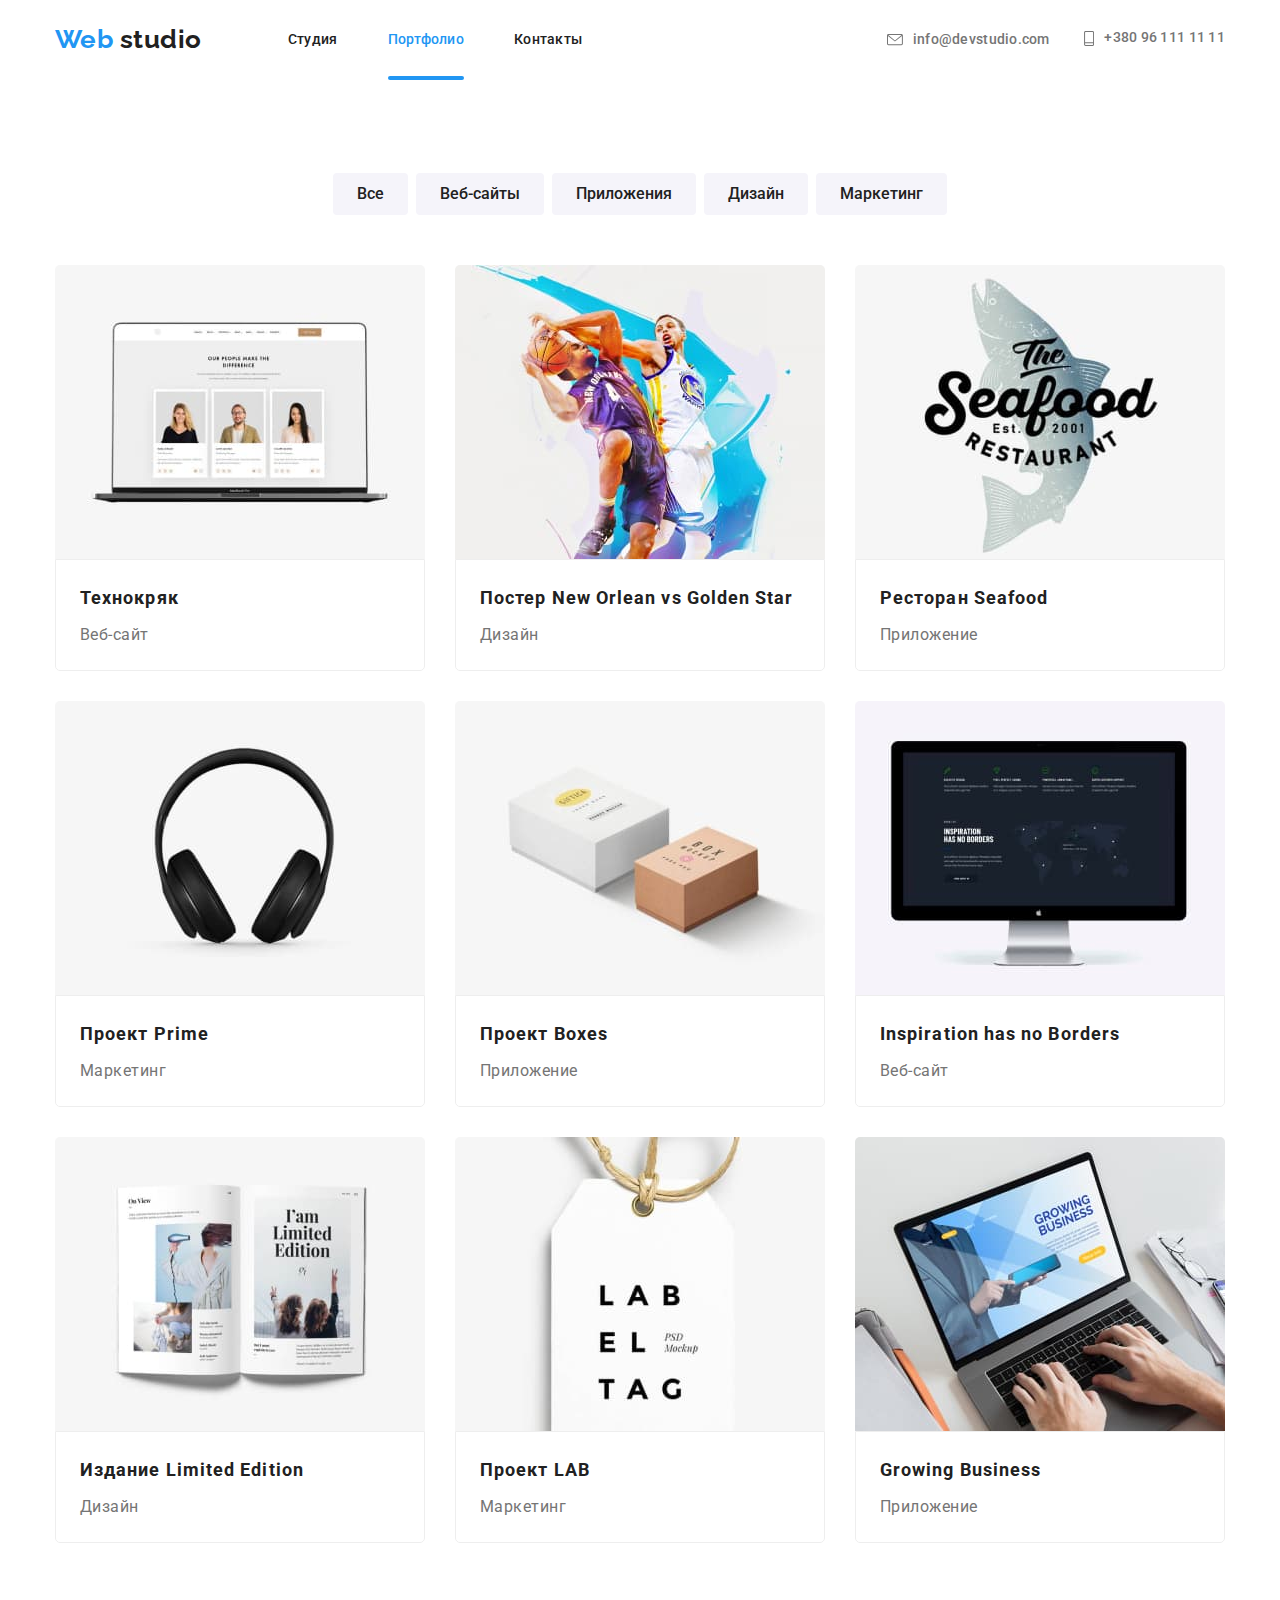
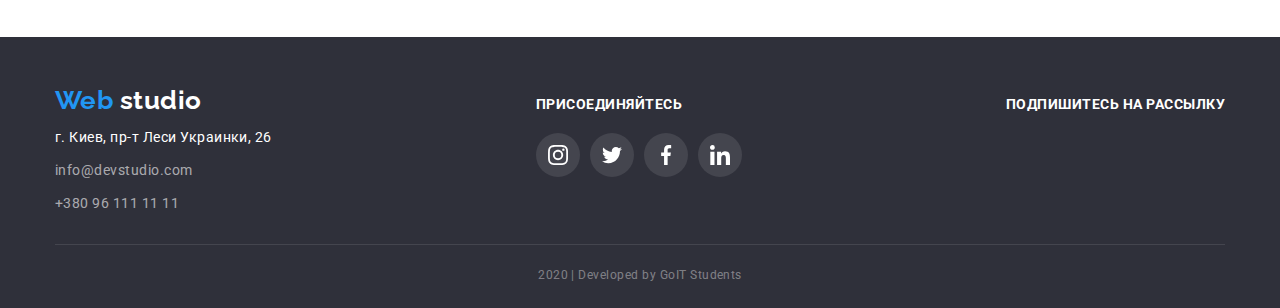
==== portfolio.html @ 385d5682 "Добавлены исходные файлы" ====
<!DOCTYPE html>
<html lang="en">
  <head>
    <meta charset="UTF-8" />
    <meta name="viewport" content="width=device-width, initial-scale=1.0" />
    <title>Portfolio</title>
    <link
      href="https://fonts.googleapis.com/css2?family=Raleway:wght@700&family=Roboto:wght@400;500;700;900&display=swap"
      rel="stylesheet"
    />
    <link
      rel="stylesheet"
      href="https://cdnjs.cloudflare.com/ajax/libs/modern-normalize/0.6.0/modern-normalize.min.css"
    />
    <link rel="stylesheet" href="./css/styles.css" />
  </head>
  <body>
    <header>
      <div class="container for-nav">
        <nav class="main-nav">
          <a href="./index.html" class="logo"
            ><span class="logo-part">Web</span> studio</a
          >
          <ul class="site-nav list">
            <li class="item">
              <a href="./index.html" class="link">Студия</a>
            </li>
            <li class="item">
              <a href="./portfolio.html" class="link current">Портфолио</a>
            </li>
            <li class="item">
              <a href="" class="link">Контакты</a>
            </li>
          </ul>
        </nav>

        <div class="nav-contacts">
          <address>
            <a href="mailto:info@devstudio.com" class="address-text">
              <svg width="16" height="12" class="contacts-icon">
                <use href="./images/symbol-defs.svg#envelope"></use>
              </svg>
              info@devstudio.com</a
            >
            <a href="tel:+380961111111" class="address-text">
              <svg width="10" height="15" class="contacts-icon">
                <use href="./images/symbol-defs.svg#phone"></use>
              </svg>
              +380 96 111 11 11</a
            >
          </address>
        </div>
      </div>
    </header>

    <main>
      <!-- types of projects -->
      <section class="section-filter">
        <div class="container">
          <!-- <h1 class="section-title">Наши проекты</h1> -->
          <ul class="list filter">
            <li class="filter-item">
              <button type="button" class="button">Все</button>
            </li>
            <li class="filter-item">
              <button type="button" class="button">Веб-сайты</button>
            </li>
            <li class="filter-item">
              <button type="button" class="button">Приложения</button>
            </li>
            <li class="filter-item">
              <button type="button" class="button">Дизайн</button>
            </li>
            <li class="filter-item">
              <button type="button" class="button">Маркетинг</button>
            </li>
          </ul>
        </div>
      </section>

      <!-- project examples -->
      <section class="projects">
        <div class="container">
          <ul class="list flex">
            <li class="flex-item">
              <a href="" class="flex-link">
                <div class="flex-thumb">
                  <img
                    class="flex-image"
                    src="./images/techno.jpg"
                    alt="Технокряк"
                  />
                  <p class="projects-text">
                    Технокряк это современная площадка распространения
                    коронавируса. Компании используют эту платформу для
                    цифрового шпионажа и атак на защищённые сервера конкурентов.
                  </p>
                </div>
                <div class="flex-content">
                  <h2 class="projects-title">Технокряк</h2>
                  <p class="projects-type">Веб-сайт</p>
                </div>
              </a>
            </li>
            <li class="flex-item">
              <a href="" class="flex-link">
                <div class="flex-thumb">
                  <img
                    class="flex-image"
                    src="./images/new-orleans.jpg"
                    alt="Баскетбол"
                  />
                  <p class="projects-text">
                    Технокряк это современная площадка распространения
                    коронавируса. Компании используют эту платформу для
                    цифрового шпионажа и атак на защищённые сервера конкурентов.
                  </p>
                </div>
                <div class="flex-content">
                  <h2 class="projects-title">
                    Постер New Orlean vs Golden Star
                  </h2>
                  <p class="projects-type">Дизайн</p>
                </div>
              </a>
            </li>
            <li class="flex-item">
              <a href="" class="flex-link">
                <div class="flex-thumb">
                  <img
                    class="flex-image"
                    src="./images/seafood.jpg"
                    alt="Ресторан"
                  />
                  <p class="projects-text">
                    Технокряк это современная площадка распространения
                    коронавируса. Компании используют эту платформу для
                    цифрового шпионажа и атак на защищённые сервера конкурентов.
                  </p>
                </div>
                <div class="flex-content">
                  <h2 class="projects-title">Ресторан Seafood</h2>
                  <p class="projects-type">Приложение</p>
                </div>
              </a>
            </li>
            <li class="flex-item">
              <a href="" class="flex-link">
                <div class="flex-thumb">
                  <img
                    class="flex-image"
                    src="./images/prime.jpg"
                    alt="Наушники"
                  />
                  <p class="projects-text">
                    Технокряк это современная площадка распространения
                    коронавируса. Компании используют эту платформу для
                    цифрового шпионажа и атак на защищённые сервера конкурентов.
                  </p>
                </div>
                <div class="flex-content">
                  <h2 class="projects-title">Проект Prime</h2>
                  <p class="projects-type">Маркетинг</p>
                </div>
              </a>
            </li>
            <li class="flex-item">
              <a href="" class="flex-link">
                <div class="flex-thumb">
                  <img
                    class="flex-image"
                    src="./images/boxes.jpg"
                    alt="Коробки"
                  />
                  <p class="projects-text">
                    Технокряк это современная площадка распространения
                    коронавируса. Компании используют эту платформу для
                    цифрового шпионажа и атак на защищённые сервера конкурентов.
                  </p>
                </div>
                <div class="flex-content">
                  <h2 class="projects-title">Проект Boxes</h2>
                  <p class="projects-type">Приложение</p>
                </div>
              </a>
            </li>
            <li class="flex-item">
              <a href="" class="flex-link">
                <div class="flex-thumb">
                  <img
                    class="flex-image"
                    src="./images/desktop.jpg"
                    alt="Монитор"
                  />
                  <p class="projects-text">
                    Технокряк это современная площадка распространения
                    коронавируса. Компании используют эту платформу для
                    цифрового шпионажа и атак на защищённые сервера конкурентов.
                  </p>
                </div>
                <div class="flex-content">
                  <h2 class="projects-title">Inspiration has no Borders</h2>
                  <p class="projects-type">Веб-сайт</p>
                </div>
              </a>
            </li>
            <li class="flex-item">
              <a href="" class="flex-link">
                <div class="flex-thumb">
                  <img
                    class="flex-image"
                    src="./images/limited.jpg"
                    alt="Журнал"
                  />
                  <p class="projects-text">
                    Технокряк это современная площадка распространения
                    коронавируса. Компании используют эту платформу для
                    цифрового шпионажа и атак на защищённые сервера конкурентов.
                  </p>
                </div>
                <div class="flex-content">
                  <h2 class="projects-title">Издание Limited Edition</h2>
                  <p class="projects-type">Дизайн</p>
                </div>
              </a>
            </li>
            <li class="flex-item">
              <a href="" class="flex-link">
                <div class="flex-thumb">
                  <img class="flex-image" src="./images/lab.jpg" alt="Ярлык" />
                  <p class="projects-text">
                    Технокряк это современная площадка распространения
                    коронавируса. Компании используют эту платформу для
                    цифрового шпионажа и атак на защищённые сервера конкурентов.
                  </p>
                </div>
                <div class="flex-content">
                  <h2 class="projects-title">Проект LAB</h2>
                  <p class="projects-type">Маркетинг</p>
                </div>
              </a>
            </li>
            <li class="flex-item">
              <a href="" class="flex-link">
                <div class="flex-thumb">
                  <img
                    class="flex-image"
                    src="./images/laptop2.jpg"
                    alt="Ноутбук"
                  />
                  <p class="projects-text">
                    Технокряк это современная площадка распространения
                    коронавируса. Компании используют эту платформу для
                    цифрового шпионажа и атак на защищённые сервера конкурентов.
                  </p>
                </div>
                <div class="flex-content">
                  <h2 class="projects-title">Growing Business</h2>
                  <p class="projects-type">Приложение</p>
                </div>
              </a>
            </li>
          </ul>
        </div>
      </section>
    </main>

    <!-- Футер -->
    <footer class="footer">
      <div class="container">
        <div class="last">
          <div class="first-footer">
            <a href="./index.html" class="logo lower"
              ><span class="logo-part">Web</span
              ><span class="logo-studio"> studio</span>
            </a>
            <address>
              <p class="address-street">г. Киев, пр-т Леси Украинки, 26</p>

              <a href="mailto:info@devstudio.com" class="address-footer mail">
                info@devstudio.com</a
              >
              <br />
              <a href="tel:+380961111111" class="address-footer">
                +380 96 111 11 11</a
              >
            </address>
          </div>
          <div class="second-footer">
            <p class="join">Присоединяйтесь</p>
            <ul class="list footer-links">
              <li class="join-item">
                <a href="" aria-label="instagram" class="join-item__link down">
                  <svg width="20" height="20" class="join-icon">
                    <use href="./images/symbol-defs.svg#instagram"></use>
                  </svg>
                </a>
              </li>
              <li class="join-item">
                <a href="" aria-label="twitter" class="join-item__link">
                  <svg width="20" height="20" class="join-icon">
                    <use href="./images/symbol-defs.svg#twitter"></use>
                  </svg>
                </a>
              </li>
              <li class="join-item">
                <a href="" aria-label="facebook" class="join-item__link">
                  <svg width="20" height="20" class="join-icon">
                    <use href="./images/symbol-defs.svg#facebook"></use>
                  </svg>
                </a>
              </li>
              <li class="join-item">
                <a href="" aria-label="linkedin" class="join-item__link">
                  <svg width="20" height="20" class="join-icon">
                    <use href="./images/symbol-defs.svg#linkedin"></use>
                  </svg>
                </a>
              </li>
            </ul>
          </div>
          <div class="third-footer">
            <p class="join">Подпишитесь на рассылку</p>
          </div>
        </div>
        <p class="developers">2020 | Developed by GoIT Students</p>
      </div>
    </footer>
  </body>
</html>
---- css/styles.css ----
/* styles for index.html */

:root {
  --primary-text-color: #757575;
  --title-text-color: #212121;
  --accent-color: #2196f3;
}

body {
  background-color: #ffffff;
  color: var(--primary-text-color);
  font-family: Roboto, sans-serif;
  letter-spacing: 0.03em;
}

img {
  display: block;
  max-width: 100%;
  height: auto;
}

.container {
  width: 1200px;
  margin: 0 auto;
  padding-left: 15px;
  padding-right: 15px;
}

.list {
  list-style: none;
  padding: 0px;
  margin: 0px;
}

.logo {
  margin-right: 86px;
  color: var(--title-text-color);
  text-decoration: none;
  font-family: Raleway, sans-serif;
  font-weight: 700;
  font-size: 26px;
  line-height: 1.2;
}

.logo-part {
  color: var(--accent-color);
}

.logo-studio {
  color: #ffffff;
}

/* site navigation */

.main-nav {
  display: flex;
  align-items: center;
}

.site-nav {
  display: flex;
}

.container.for-nav {
  display: flex;
  align-items: center;
}

.contacts-icon {
  margin-right: 10px;
  fill: currentColor;
}

.address-text:hover,
.address-text:focus {
  color: var(--accent-color);
}

.site-nav .link {
  display: block;
  position: relative;
  padding-top: 32px;
  padding-bottom: 32px;

  color: var(--title-text-color);
  text-decoration: none;
  font-weight: 500;
  font-size: 14px;
  line-height: 1.14;
  letter-spacing: 0.02em;

  transition: 250ms cubic-bezier(0.4, 0, 0.2, 1);
}

.link.current::after {
  content: '';
  position: absolute;
  bottom: 0;
  left: 0;
  width: 100%;
  height: 4px;
  border-radius: 2px;
  background-color: var(--accent-color);
}

.site-nav .item + .item {
  margin-left: 50px;
}

.site-nav .list {
  padding-left: 0px;
}

.site-nav .link:hover,
.site-nav .link:focus {
  color: var(--accent-color);
}

.site-nav .link.current {
  color: var(--accent-color);
}

.nav-contacts {
  margin-left: auto;
  display: flex;
}

.address-text:not(:last-child) {
  margin-right: 30px;
}

.address-text {
  display: inline-flex;
  align-items: center;
  color: var(--primary-text-color);
  text-decoration: none;
  font-weight: 500;
  font-size: 14px;
  font-style: normal;
  line-height: 1.14;
  letter-spacing: 0.02em;

  transition: 250ms cubic-bezier(0.4, 0, 0.2, 1);
}

/* hero */
.hero {
  max-width: 1600px;
  height: 600px;
  margin-left: auto;
  margin-right: auto;
  color: #ffffff;
  text-align: center;
  background-image: linear-gradient(
      to right,
      rgba(47, 48, 58, 0.8),
      rgba(47, 48, 58, 0.8)
    ),
    url(../images/hero.jpg);
  background-position: center;
  background-repeat: no-repeat;
  background-size: cover;
  background-color: #000000;
}

.hero .hero-title {
  margin-top: 0px;
  margin-bottom: 30px;
  padding-top: 200px;
  font-weight: 900;
  font-size: 44px;
  line-height: 1.36;
  letter-spacing: 0.06em;
  text-transform: uppercase;
}

.hero .hero-service {
  display: inline-block;
  padding: 10px 32px;
  min-width: 200px;

  color: #ffffff;
  background-color: var(--accent-color);
  border-radius: 4px;
  text-decoration: none;
  font-weight: 700;
  font-size: 16px;
  line-height: 1.87;
  letter-spacing: 0.06em;
}

/* main content  */

.section-title {
  margin-top: 0px;
  margin-bottom: 50px;
  color: var(--title-text-color);
  font-size: 36px;
  line-height: 1.16;
  text-align: center;
}

.section {
  padding-top: 94px;
}

.section.adv {
  padding-bottom: 94px;
  position: relative;
}

.section.adv::after {
  content: '';
  position: absolute;
  bottom: 0;
  left: 0;
  right: 0;
  background-color: #ececec;
  width: 1170px;
  height: 1px;
  margin: 0 auto;
}

.list.advantages {
  display: flex;
}

.adv-item {
  width: calc((100% - 90px) / 3);
}

.adv-item:not(:last-child) {
  margin-right: 30px;
}

.picture-block {
  background-color: #f5f4fa;
  height: 120px;
}

.adv-icon {
  margin: 25px 100px;
}

.advantages .advantages-list {
  margin-top: 30px;
  margin-bottom: 10px;
  color: var(--title-text-color);
  font-size: 14px;
  line-height: 1.14;
  text-transform: uppercase;
}

.advantages-text {
  margin-top: 0px;
  margin-bottom: 0px;
  font-size: 14px;
  line-height: 1.71;
}

.list.products {
  display: flex;
}

.product-item {
  position: relative;
  width: calc((100% - 60px) / 2);
}

.product-item:not(:last-child) {
  margin-right: 30px;
}

.product-text {
  margin-top: 0px;
  margin-bottom: 0px;
  color: #ffffff;
  font-size: 14px;
  line-height: 1.14;
  text-transform: uppercase;
}

.product-thumb {
  position: absolute;
  bottom: 0;
  left: 0;
  transform: translate(82px, -27px);
}

.product-item::before {
  content: '';
  position: absolute;
  bottom: 0;
  width: 100%;
  height: 70px;
  background-color: rgba(47, 48, 58, 0.8);
}

.section.sale {
  padding-bottom: 94px;
}

.section.team {
  padding-bottom: 94px;
  background-color: #f5f4fa;
  text-align: center;
}

.list.members {
  display: flex;
}

.team-item {
  width: calc((100% - 90px) / 3);
  box-shadow: 0px 2px 1px rgba(0, 0, 0, 0.2), 0px 1px 1px rgba(0, 0, 0, 0.14),
    0px 1px 3px rgba(0, 0, 0, 0.12);
  border-radius: 4px;
}

.team-item:not(:last-child) {
  margin-right: 30px;
}

.section .team-member {
  padding-top: 30px;
  margin-top: 0px;
  margin-bottom: 10px;
  color: var(--title-text-color);
  font-weight: 500;
  font-size: 16px;
  line-height: 1.18;
}

.team-thumb {
  background-color: #fff;
}

.job-type {
  margin-top: 0px;
  margin-bottom: 28px;
  font-size: 16px;
  line-height: 1.18;
}

.social-links {
  display: flex;
  justify-content: space-between;
  padding-left: 32px;
  padding-right: 32px;
  padding-bottom: 24px;
}

.social-item__link {
  display: block;
  width: 44px;
  height: 44px;
  color: #afb1b8;
  border-radius: 50%;
  transition: background-color 250ms cubic-bezier(0.4, 0, 0.2, 1),
    color 250ms cubic-bezier(0.4, 0, 0.2, 1);
}

.social-item__link:hover,
.social-item__link:focus {
  background-color: var(--accent-color);
  color: #ffffff;
}

.social-icon {
  fill: currentColor;
  margin: 12px;
}

.section.clients {
  padding-bottom: 94px;
}

.list.permanent {
  display: flex;
  justify-content: center;
}

.client-item {
  width: calc((100% - 150px) / 6);
}

.client-link {
  display: block;
  width: 170px;
  height: 90px;
  border: 1px solid #afb1b8;
  border-radius: 4px;
  color: #afb1b8;
  transition: color 250ms cubic-bezier(0.4, 0, 0.2, 1),
    border 250ms cubic-bezier(0.4, 0, 0.2, 1);
}

.client-link:hover,
.client-link:focus {
  color: var(--accent-color);
  border: 1px solid var(--accent-color);
}

.client-icon {
  fill: currentColor;
}

.one {
  margin: 20px 63px;
}

.two {
  margin: 19px 65px;
}

.three {
  margin: 24px 65px;
}

.four {
  margin: 24px 45px;
}

.five {
  margin: 22px 56px;
}

.six {
  margin: 22px 41px;
}

.client-item:not(:last-child) {
  margin-right: 30px;
}

/* footer */

.footer {
  background-color: #2f303a;
  /* padding-top: 48px; */
}

.last {
  padding-top: 48px;
  display: flex;
  align-items: baseline;
  justify-content: space-between;
}
.list.footer-links {
  display: flex;
  justify-content: space-between;
}

.join-item__link {
  display: block;
  width: 44px;
  height: 44px;
  color: #ffffff;
  background-color: rgba(255, 255, 255, 0.1);
  border-radius: 50%;
  transition: background-color 250ms cubic-bezier(0.4, 0, 0.2, 1);
}

.join-item__link:hover,
.join-item__link:focus {
  background-color: var(--accent-color);
}

.join-icon {
  fill: currentColor;
  margin: 12px;
}

.join-item:not(:last-child) {
  margin-right: 10px;
}

.logo.lower {
  display: block;
  margin-bottom: 10px;
  margin-right: 0px;
}

.first-footer {
  margin-bottom: 28px;
}

.address-footer {
  display: inline-block;
  color: rgba(255, 255, 255, 0.6);
  font-size: 14px;
  font-style: normal;
  line-height: 1.71;
  text-decoration: none;
}

.address-footer.mail {
  margin-bottom: 9px;
}

.address-street {
  margin-top: 0px;
  margin-bottom: 9px;
  color: #ffffff;
  font-size: 14px;
  font-style: normal;
  line-height: 1.71;
}

.join {
  margin-bottom: 21px;
  margin-top: 0px;
  color: #ffffff;
  font-size: 14px;
  font-weight: 700;
  line-height: 1.14;
  text-transform: uppercase;
}

.developers {
  padding-bottom: 21px;
  padding-top: 18px;
  margin-bottom: 0px;
  margin-top: 0px;
  border-top: 1px solid rgba(255, 255, 255, 0.1);
  color: rgba(255, 255, 255, 0.4);
  font-size: 12px;
  line-height: 2;
  text-align: center;
}
/* styles for portfolio.html */

.section-filter {
  padding-top: 93px;
}

.button {
  /* display: inline-block; */
  padding: 6px 22px;
  border: 2px solid transparent;
  border-radius: 4px;
  font-weight: 500;
  font-size: 16px;
  line-height: 1.62;
  background-color: #f5f4fa;
  color: var(--title-text-color);
  transition: 250ms cubic-bezier(0.4, 0, 0.2, 1);
}

.button:hover,
.button:focus {
  background-color: var(--accent-color);
  outline: none;
}

.projects {
  padding-top: 50px;
  padding-bottom: 94px;
}

.projects a {
  text-decoration: none;
}

.flex-thumb {
  position: relative;
  overflow: hidden;
}

.flex-thumb::before {
  content: '';
  opacity: 0;
  position: absolute;
  width: 100%;
  height: 100%;
  background-color: rgba(33, 150, 243, 0.9);
  transform: translateY(100%);
  transition: 250ms cubic-bezier(0.4, 0, 0.2, 1);
}

.projects .projects-text {
  opacity: 0;
  position: absolute;
  top: 0px;
  left: 0px;
  margin: 63px 24px;
  font-size: 18px;
  line-height: 1.55;
  color: #ffffff;
  transform: translateY(100%);
  transition: 250ms cubic-bezier(0.4, 0, 0.2, 1);
}

.flex-item:hover .flex-thumb::before,
.flex-item:focus .flex-thumb::before,
.flex-item:focus .projects-text,
.flex-item:hover .projects-text {
  transform: translateY(0);
  opacity: 1;
}

.projects .projects-title {
  margin-top: 0px;
  margin-bottom: 0px;
  margin-right: 0px;
  font-size: 18px;
  line-height: 2;
  letter-spacing: 0.06em;
  color: var(--title-text-color);
}

.projects .projects-type {
  margin-right: 0px;
  margin-top: 4px;
  margin-bottom: 0px;
  font-size: 16px;
  line-height: 1.87;
  color: var(--primary-text-color);
}

.list.filter {
  display: flex;
  justify-content: center;
}

.filter-item + .filter-item {
  margin-left: 8px;
}

.list.flex {
  display: flex;
  flex-wrap: wrap;
}

.flex-link {
  display: block;
}

.flex-item {
  width: calc((100% - 60px) / 3);
  margin-right: 30px;
  margin-bottom: 30px;
  border-top-left-radius: 5px;
  border-top-right-radius: 5px;
  overflow: hidden;
  transition: 250ms cubic-bezier(0.4, 0, 0.2, 1);
}

.flex-item:hover,
.flex-item:focus {
  box-shadow: 1px 4px 6px rgba(0, 0, 0, 0.16), 0px 4px 4px rgba(0, 0, 0, 0.06),
    0px 1px 1px rgba(0, 0, 0, 0.12);
}

.flex-item:nth-child(3n) {
  margin-right: 0px;
}

.flex-item:nth-last-child(-n + 3) {
  margin-bottom: 0px;
}

.flex-content {
  padding-left: 24px;
  padding-right: 24px;
  padding-top: 20px;
  padding-bottom: 20px;
  border: 1px solid #eeeeee;
  border-bottom-left-radius: 5px;
  border-bottom-right-radius: 5px;
}

.flex-image {
  display: block;
}
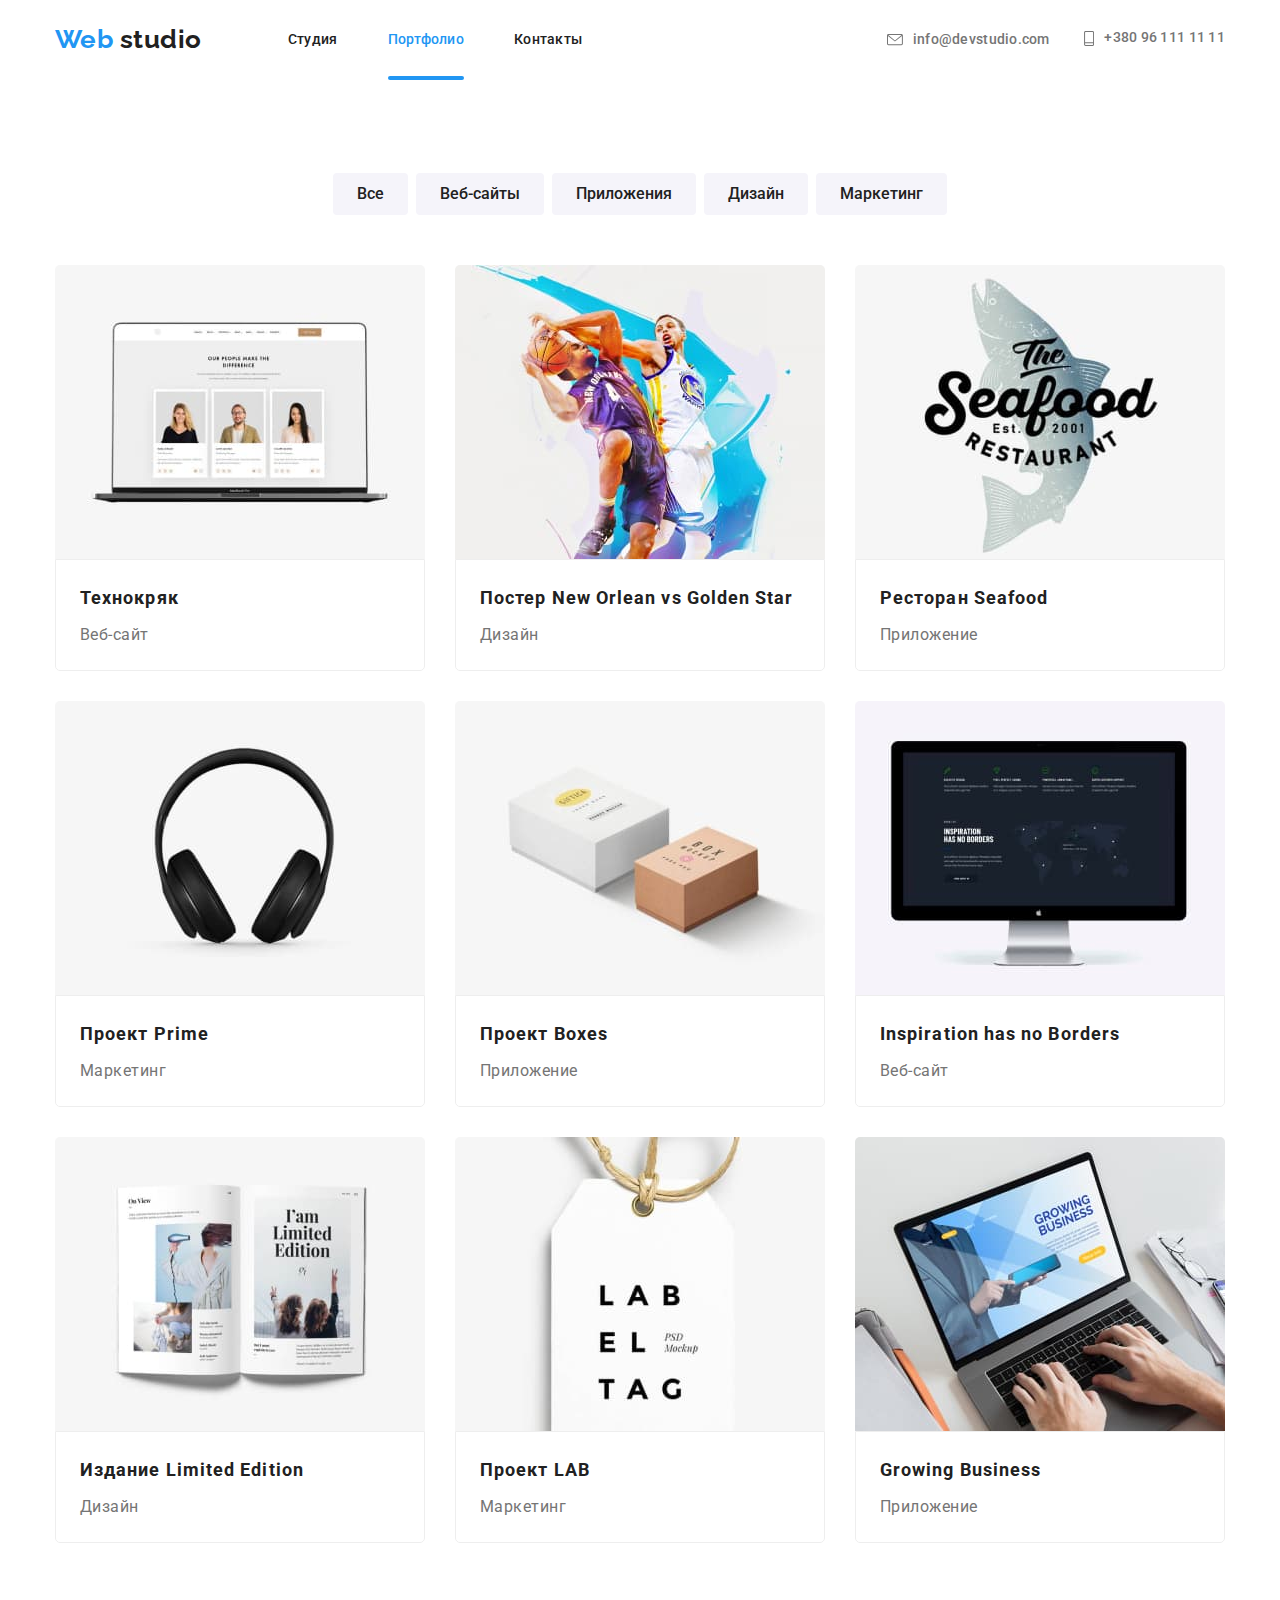
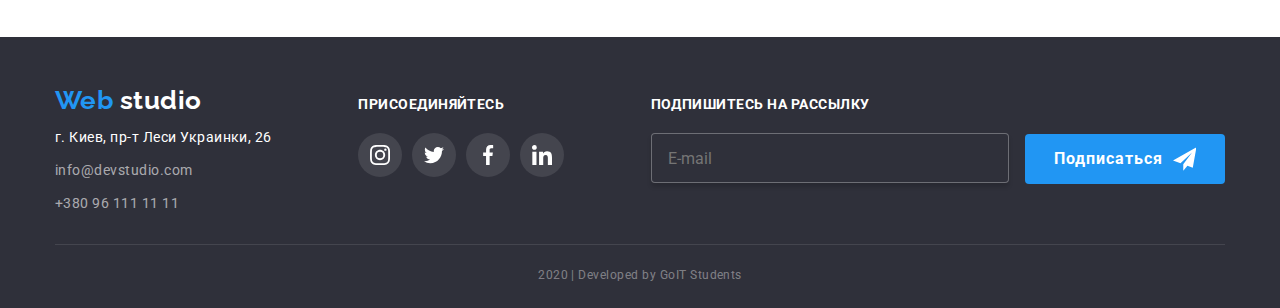
==== commit 4424ae5a: "Добавлена анимация форм" ====
--- a/portfolio.html
+++ b/portfolio.html
@@ -270,20 +270,17 @@
       <div class="container">
         <div class="last">
           <div class="first-footer">
-            <a href="./index.html" class="logo lower"
-              ><span class="logo-part">Web</span
-              ><span class="logo-studio"> studio</span>
+            <a href="./index.html" class="logo lower"><span class="logo-part">Web</span><span class="logo-studio">
+                studio</span>
             </a>
             <address>
               <p class="address-street">г. Киев, пр-т Леси Украинки, 26</p>
-
+    
               <a href="mailto:info@devstudio.com" class="address-footer mail">
-                info@devstudio.com</a
-              >
+                info@devstudio.com</a>
               <br />
               <a href="tel:+380961111111" class="address-footer">
-                +380 96 111 11 11</a
-              >
+                +380 96 111 11 11</a>
             </address>
           </div>
           <div class="second-footer">
@@ -321,6 +318,14 @@
           </div>
           <div class="third-footer">
             <p class="join">Подпишитесь на рассылку</p>
+            <form>
+              <input type="email" name="mailing" placeholder="E-mail" class="mailing-input">
+              <button type="submit" class="mailing-button">Подписаться
+                <svg width="24" height="24" class="mailing-icon">
+                  <use href="./images/symbol-defs.svg#plane"></use>
+                </svg>
+              </button>
+            </form>
           </div>
         </div>
         <p class="developers">2020 | Developed by GoIT Students</p>
--- a/css/styles.css
+++ b/css/styles.css
@@ -187,6 +187,7 @@
   font-size: 16px;
   line-height: 1.87;
   letter-spacing: 0.06em;
+  border: none;
 }
 
 /* main content  */
@@ -528,6 +529,246 @@
   line-height: 2;
   text-align: center;
 }
+
+.mailing-input {
+  padding-left: 16px;
+  width: 358px;
+  height: 50px;
+  background-color: #2f303a;
+  border: 1px solid rgba(255, 255, 255, 0.3);
+  box-shadow: 0px 4px 4px rgba(0, 0, 0, 0.15);
+  border-radius: 4px;
+  color: #ffffff;
+}
+
+.mailing-button {
+  display: inline-flex;
+  align-items: center;
+  background-color: var(--accent-color);
+  color: #ffffff;
+  border: none;
+  border-radius: 4px;
+  width: 200px;
+  height: 50px;
+  margin-left: 12px;
+  padding: 10px 29px;
+  font-size: 16px;
+  line-height: 1.87;
+  font-weight: 700;
+  letter-spacing: 0.06em;
+}
+
+.mailing-icon {
+  margin-left: 10px;
+}
+
+.backdrop {
+  position: fixed;
+  top: 0px;
+  left: 0px;
+  background-color: rgba(0, 0, 0, 0.2);
+  width: 100%;
+  height: 100%;
+  opacity: 1;
+  transition: 250ms cubic-bezier(0.4, 0, 0.2, 1);
+}
+
+.backdrop.is-hidden {
+  opacity: 0;
+  pointer-events: none;
+}
+
+.backdrop.is-hidden .modal {
+  transform: translate(-50%, -50%) scale(1.2);
+}
+
+.modal {
+  position: absolute;
+  top: 50%;
+  left: 50%;
+  transform: translate(-50%, -50%) scale(1);
+  padding: 40px;
+
+  max-width: 530px;
+  background-color: #fff;
+  box-shadow: 0px 2px 1px rgba(0, 0, 0, 0.2), 0px 1px 1px rgba(0, 0, 0, 0.14),
+    0px 1px 3px rgba(0, 0, 0, 0.12);
+  border-radius: 4px;
+  transition: 250ms cubic-bezier(0.4, 0, 0.2, 1);
+}
+
+.modal-button {
+  display: inline-flex;
+  justify-content: center;
+  align-items: center;
+  position: absolute;
+  top: 0px;
+  right: 0px;
+  border-radius: 50%;
+  width: 30px;
+  height: 30px;
+  background-color: #fff;
+  box-shadow: 0px 2px 1px rgba(0, 0, 0, 0.2), 0px 1px 1px rgba(0, 0, 0, 0.14),
+    0px 1px 3px rgba(0, 0, 0, 0.12);
+  border: none;
+  transform: translate(10px, -10px);
+}
+
+.close-icon:active {
+  fill: var(--accent-color);
+}
+
+.label {
+  /* display: block; */
+  position: absolute;
+  top: 50%;
+  left: 42px;
+  transform: translateY(-50%);
+  font-size: 14px;
+  color: var(--primary-text-color);
+  line-height: 1.14;
+  letter-spacing: 0.01em;
+  transition: 250ms cubic-bezier(0.4, 0, 0.2, 1);
+}
+
+.comment-label {
+  position: absolute;
+  top: 12px;
+  left: 16px;
+  transition: 250ms cubic-bezier(0.4, 0, 0.2, 1);
+}
+
+.form-comment {
+  position: relative;
+  margin-bottom: 20px;
+}
+
+.form-icon {
+  position: absolute;
+  top: 50%;
+  left: 19px;
+  transform: translateY(-50%);
+  transition: 250ms cubic-bezier(0.4, 0, 0.2, 1);
+}
+
+.form-title {
+  display: inline-block;
+  margin-bottom: 30px;
+  color: var(--title-text-color);
+  font-weight: 700;
+  font-size: 20px;
+  line-height: 1.15;
+  text-align: center;
+}
+
+.form-input {
+  width: 100%;
+  padding: 12px 42px;
+  border: 1px solid rgba(33, 33, 33, 0.2);
+  border-radius: 4px;
+}
+
+.form-input:focus {
+  outline: none;
+  border-color: var(--accent-color);
+}
+
+.form-input:focus + .label,
+.form-input:not(:placeholder-shown) + .label {
+  color: var(--accent-color);
+  transform: translate(-20px, -40px) scale(0.9);
+}
+
+.form-label {
+  position: relative;
+  margin-bottom: 28px;
+}
+
+.form-label:focus-within > .form-icon {
+  fill: var(--accent-color);
+}
+
+.comment {
+  width: 100%;
+  height: 120px;
+  resize: none;
+  border: 1px solid rgba(33, 33, 33, 0.2);
+  border-radius: 4px;
+}
+
+.comment:focus {
+  outline: none;
+  border-color: var(--accent-color);
+}
+
+.comment:focus + .comment-label,
+.comment:not(:placeholder-shown) + .comment-label {
+  color: var(--accent-color);
+  transform: translate(-15px, -30px) scale(0.9);
+}
+
+.checkbox {
+  position: absolute;
+  width: 1px;
+  height: 1px;
+  margin: -1px;
+  border: 0px;
+  padding: 0px;
+  clip: rect(0 0 0 0);
+  overflow: hidden;
+}
+
+.checkbox-link {
+  color: var(--accent-color);
+}
+
+.checkbox-label {
+  display: inline-flex;
+  align-items: center;
+  font-size: 14px;
+  line-height: 1.71;
+}
+
+.checkbox-icon {
+  display: inline-block;
+  margin-right: 10px;
+  margin-left: 10px;
+  border: 1.5px solid #000000;
+  border-radius: 2px;
+  width: 15px;
+  height: 15px;
+  transition: border-color 250ms cubic-bezier(0.4, 0, 0.2, 1),
+    background-color 250ms cubic-bezier(0.4, 0, 0.2, 1);
+}
+
+.checkbox:checked + .checkbox-icon {
+  background-color: var(--accent-color);
+  background-image: url(../images/icon-check.svg);
+  background-size: contain;
+  background-origin: border-box;
+  border-color: var(--accent-color);
+}
+
+.submit-button {
+  display: block;
+  margin-left: auto;
+  margin-right: auto;
+  margin-top: 30px;
+  min-width: 200px;
+  height: 50px;
+  padding: 10px 55px;
+  color: #ffffff;
+  background-color: var(--accent-color);
+  border: none;
+  text-align: center;
+  border-radius: 4px;
+  font-size: 16px;
+  line-height: 1.87;
+  font-weight: 700;
+  letter-spacing: 0.06em;
+  box-shadow: 0px 4px 4px rgba(0, 0, 0, 0.15);
+}
+
 /* styles for portfolio.html */
 
 .section-filter {
